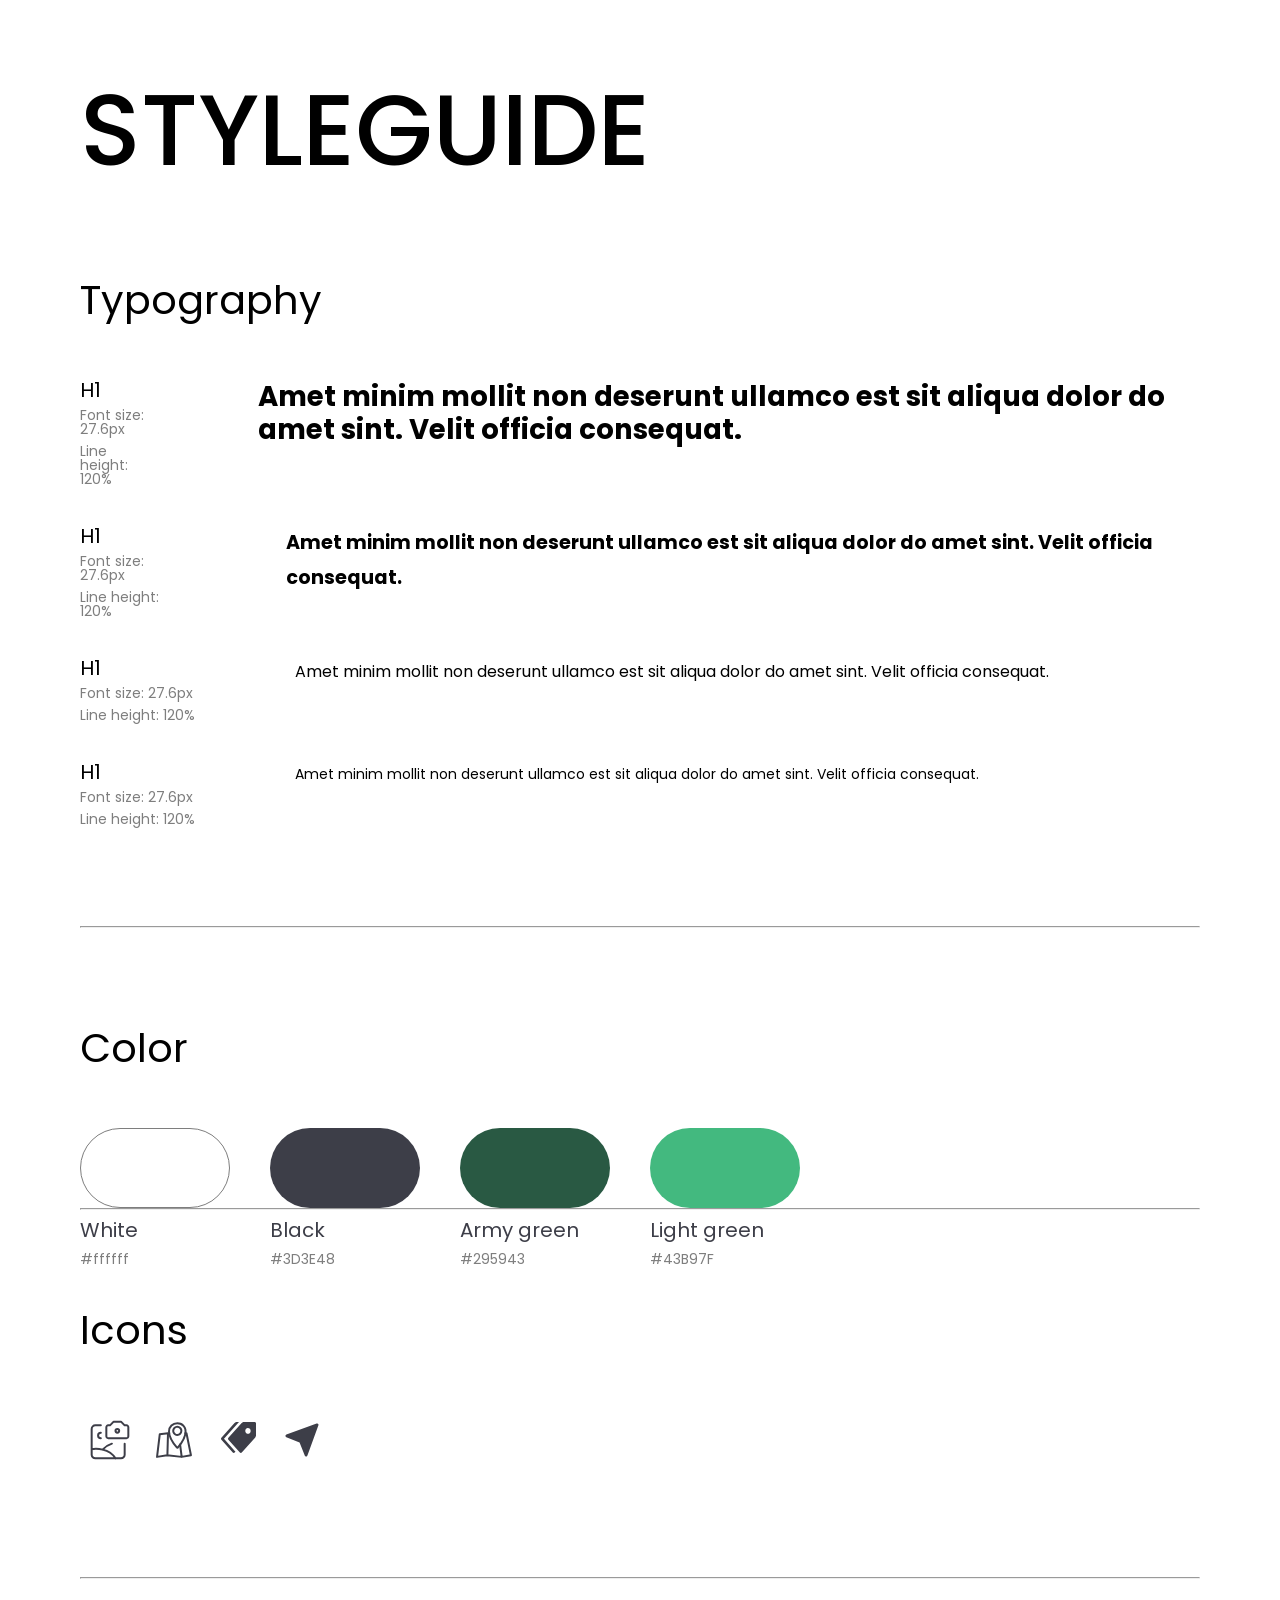
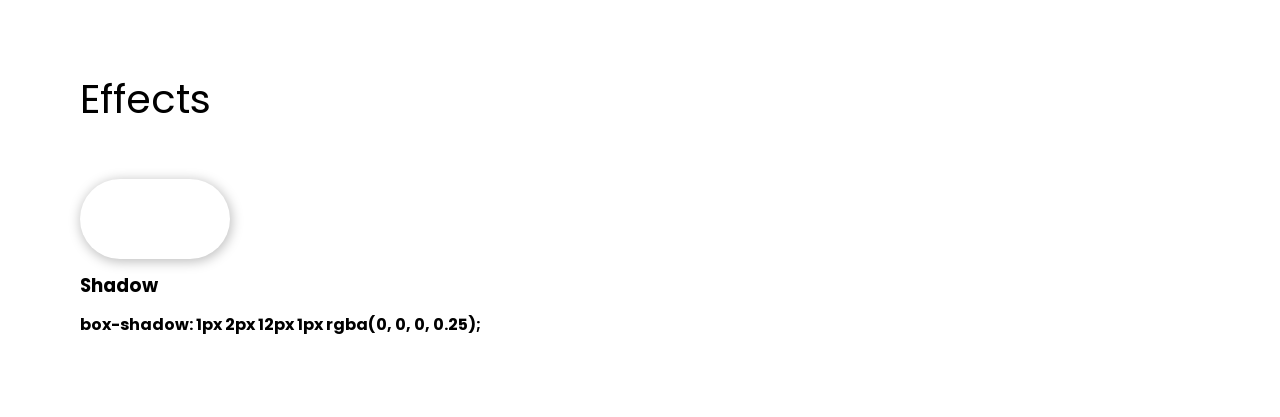
==== assignment 19 sass/index.html @ 446dd325 "final" ====
<!DOCTYPE html>
<html lang="en">

<head>
    <meta charset="UTF-8">
    <meta http-equiv="X-UA-Compatible" content="IE=edge">
    <meta name="viewport" content="width=device-width, initial-scale=1.0">
    <link rel="stylesheet" href="scss/main.css">
    <link rel="stylesheet" href="https://fonts.googleapis.com/css?family=Poppins">
    <title>SASS Assignment 3</title>
</head>

<body>
    <div class="wrapper">
        <h1 class="title">STYLEGUIDE</h1>

        <!-- typography section -->
        <div class="typography">
            <h2 class="typography__title">Typography</h2>
            <div class="typography__lists">
                <div class="typography__lists__item">
                    <div class="typography__lists__item__name-section">
                        <h3 class="typography__lists__item__name-section__name">H1</h3>
                        <h4 class="typography__lists__item__name-section__size">Font size: 27.6px</h4>
                        <h4 class="typography__lists__item__name-section__line-height">Line height: 120%</h4>
                    </div>
                    <div class="typography__lists__item__para typography__lists__item__para--h1">
                        Amet minim mollit non deserunt ullamco est sit aliqua dolor do amet sint. Velit officia
                        consequat.
                    </div>
                </div>
                <div class="typography__lists__item">
                    <div class="typography__lists__item__name-section">
                        <h3 class="typography__lists__item__name-section__name">H1</h3>
                        <h4 class="typography__lists__item__name-section__size">Font size: 27.6px</h4>
                        <h4 class="typography__lists__item__name-section__line-height">Line height: 120%</h4>
                    </div>
                    <div class="typography__lists__item__para--h2">
                        Amet minim mollit non deserunt ullamco est sit aliqua dolor do amet sint. Velit officia
                        consequat.
                    </div>
                </div>
                <div class="typography__lists__item">
                    <div class="typography__lists__item__name-section">
                        <h3 class="typography__lists__item__name-section__name">H1</h3>
                        <h4 class="typography__lists__item__name-section__size">Font size: 27.6px</h4>
                        <h4 class="typography__lists__item__name-section__line-height">Line height: 120%</h4>
                    </div>
                    <div class="typography__lists__item__para--body-1">
                        Amet minim mollit non deserunt ullamco est sit aliqua dolor do amet sint. Velit officia
                        consequat.
                    </div>
                </div>
                <div class="typography__lists__item">
                    <div class="typography__lists__item__name-section">
                        <h3 class="typography__lists__item__name-section__name">H1</h3>
                        <h4 class="typography__lists__item__name-section__size">Font size: 27.6px</h4>
                        <h4 class="typography__lists__item__name-section__line-height">Line height: 120%</h4>
                    </div>
                    <div class="typography__lists__item__para--body-2">
                        Amet minim mollit non deserunt ullamco est sit aliqua dolor do amet sint. Velit officia
                        consequat.
                    </div>
                </div>
            </div>
        </div>

        <hr>

        <!-- color section -->
        <div class="color">
            <h2 class="color__title">Color</h2>
            <div class="color__lists">
                <div class="color-card">
                    <div class="color-card__color color-card__color--white"></div>
                    <h3 class="color-card__color-name">White</h3>
                    <h4 class="color-card__color-value">#ffffff</h4>
                </div>
                <div class="color-card">
                    <div class="color-card__color color-card__color--black"></div>
                    <h3 class="color-card__color-name">Black</h3>
                    <h4 class="color-card__color-value">#3D3E48</h4>
                </div>
                <div class="color-card">
                    <div class="color-card__color color-card__color--army-green"></div>
                    <h3 class="color-card__color-name">Army green</h3>
                    <h4 class="color-card__color-value">#295943</h4>
                </div>
                <div class="color-card">
                    <div class="color-card__color color-card__color--light-green"></div>
                    <h3 class="color-card__color-name">Light green</h3>
                    <h4 class="color-card__color-value">#43B97F</h4>
                </div>
            </div>
        </div>

        <hr>

        <!-- icons section -->
        <div class="icons">
            <h2 class="icons__title">Icons</h2>
            <div class="icons-container">
                <div class="icon">
                    <img src="images/photography-icon.svg" alt="photography-icon">
                </div>
                <div class="icon">
                    <img src="images/transit-icon.svg" alt="transit-icon">
                </div>
                <div class="icon">
                    <img src="images/tag-icon.svg" alt="tag-icon">
                </div>
                <div class="icon">
                    <img src="images/location-icon.svg" alt="location-icon">
                </div>
            </div>
        </div>

        <hr>

        <!-- effects section -->
        <div class="effects">
            <h3 class="effects__title">Effects</h3>
            <div class="effects__list">
                <div class="color-card">
                    <div class="color--shadow"></div>
                    <h3 class="color-card__name">Shadow</h3>
                    <h4 class="color-card__value">box-shadow: 1px 2px 12px 1px rgba(0, 0, 0, 0.25);</h4>
                </div>
            </div>
        </div>
    </div>
</body>

</html>
---- assignment 19 sass/scss/main.css ----
.color, .color-card__color, .color--shadow {
  height: 80px;
  width: 150px;
  border: none;
  border-radius: 50px;
}

.color--shadow {
  box-shadow: 1px 2px 12px 1px rgba(0, 0, 0, 0.25);
}

.color-card {
  display: flex;
  flex-direction: column;
  gap: 12px;
}
.color-card__color--white {
  background-color: #ffffff;
  border: 1px solid #7E7E7E;
}
.color-card__color--black {
  background-color: #3D3E48;
}
.color-card__color--army-green {
  background-color: #295943;
}
.color-card__color--light-green {
  background-color: #43B97F;
}
.color-card__color-name {
  font-size: 20px;
  font-weight: 400;
  line-height: 100%;
  color: #3D3E48;
}
.color-card__color-value {
  font-size: 14px;
  font-weight: 400;
  line-height: 100%;
  color: #7E7E7E;
}

* {
  padding: 0;
  margin: 0;
  box-sizing: border-box;
}

html {
  font-family: "Poppins";
}

.wrapper {
  padding: 80px;
  display: flex;
  flex-direction: column;
  gap: 100px;
}
.wrapper .title {
  font-size: 100px;
  font-weight: 500;
  line-height: 100%;
}
.wrapper .typography {
  display: flex;
  gap: 60px;
  flex-direction: column;
}
.wrapper .typography__title {
  font-size: 40px;
  font-weight: 400;
  line-height: 100%;
}
.wrapper .typography__lists {
  display: flex;
  gap: 40px;
  flex-direction: column;
}
.wrapper .typography__lists__item {
  display: flex;
  gap: 100px;
}
.wrapper .typography__lists__item__name-section {
  display: flex;
  flex-direction: column;
  gap: 8px;
}
.wrapper .typography__lists__item__name-section__name {
  font-size: 20px;
  font-weight: 400;
  line-height: 100%;
}
.wrapper .typography__lists__item__name-section__size {
  font-size: 14px;
  font-weight: 400;
  line-height: 100%;
  color: #7E7E7E;
}
.wrapper .typography__lists__item__name-section__line-height {
  font-size: 14px;
  font-weight: 400;
  line-height: 100%;
  color: #7E7E7E;
}
.wrapper .typography__lists__item__para--h1 {
  font-size: 27.6px;
  font-weight: 700;
  line-height: 120%;
}
.wrapper .typography__lists__item__para--h2 {
  font-size: 19.2px;
  font-weight: 700;
  line-height: 180%;
}
.wrapper .typography__lists__item__para--body-1 {
  font-size: 16px;
  font-weight: 400;
  line-height: 180%;
}
.wrapper .typography__lists__item__para--body-2 {
  font-size: 14px;
  font-weight: 400;
  line-height: 180%;
}
.wrapper .color, .wrapper .color--shadow, .wrapper .color-card__color {
  display: flex;
  flex-direction: column;
  gap: 60px;
}
.wrapper .color__title {
  font-size: 40px;
  font-weight: 400;
  line-height: 100%;
}
.wrapper .color__lists {
  display: flex;
  flex-direction: row;
  gap: 40px;
}
.wrapper .icons {
  display: flex;
  flex-direction: column;
  gap: 60px;
}
.wrapper .icons__title {
  font-size: 40px;
  font-weight: 400;
  line-height: 100%;
}
.wrapper .icons .icons-container {
  padding: 8px;
  display: flex;
  flex-direction: row;
  gap: 20px;
}
.wrapper .effects {
  display: flex;
  flex-direction: column;
  gap: 60px;
}
.wrapper .effects__title {
  font-size: 40px;
  font-weight: 400;
  line-height: 100%;
}
.wrapper .effects__lists {
  display: flex;
  flex-direction: row;
  gap: 40px;
}/*# sourceMappingURL=main.css.map */
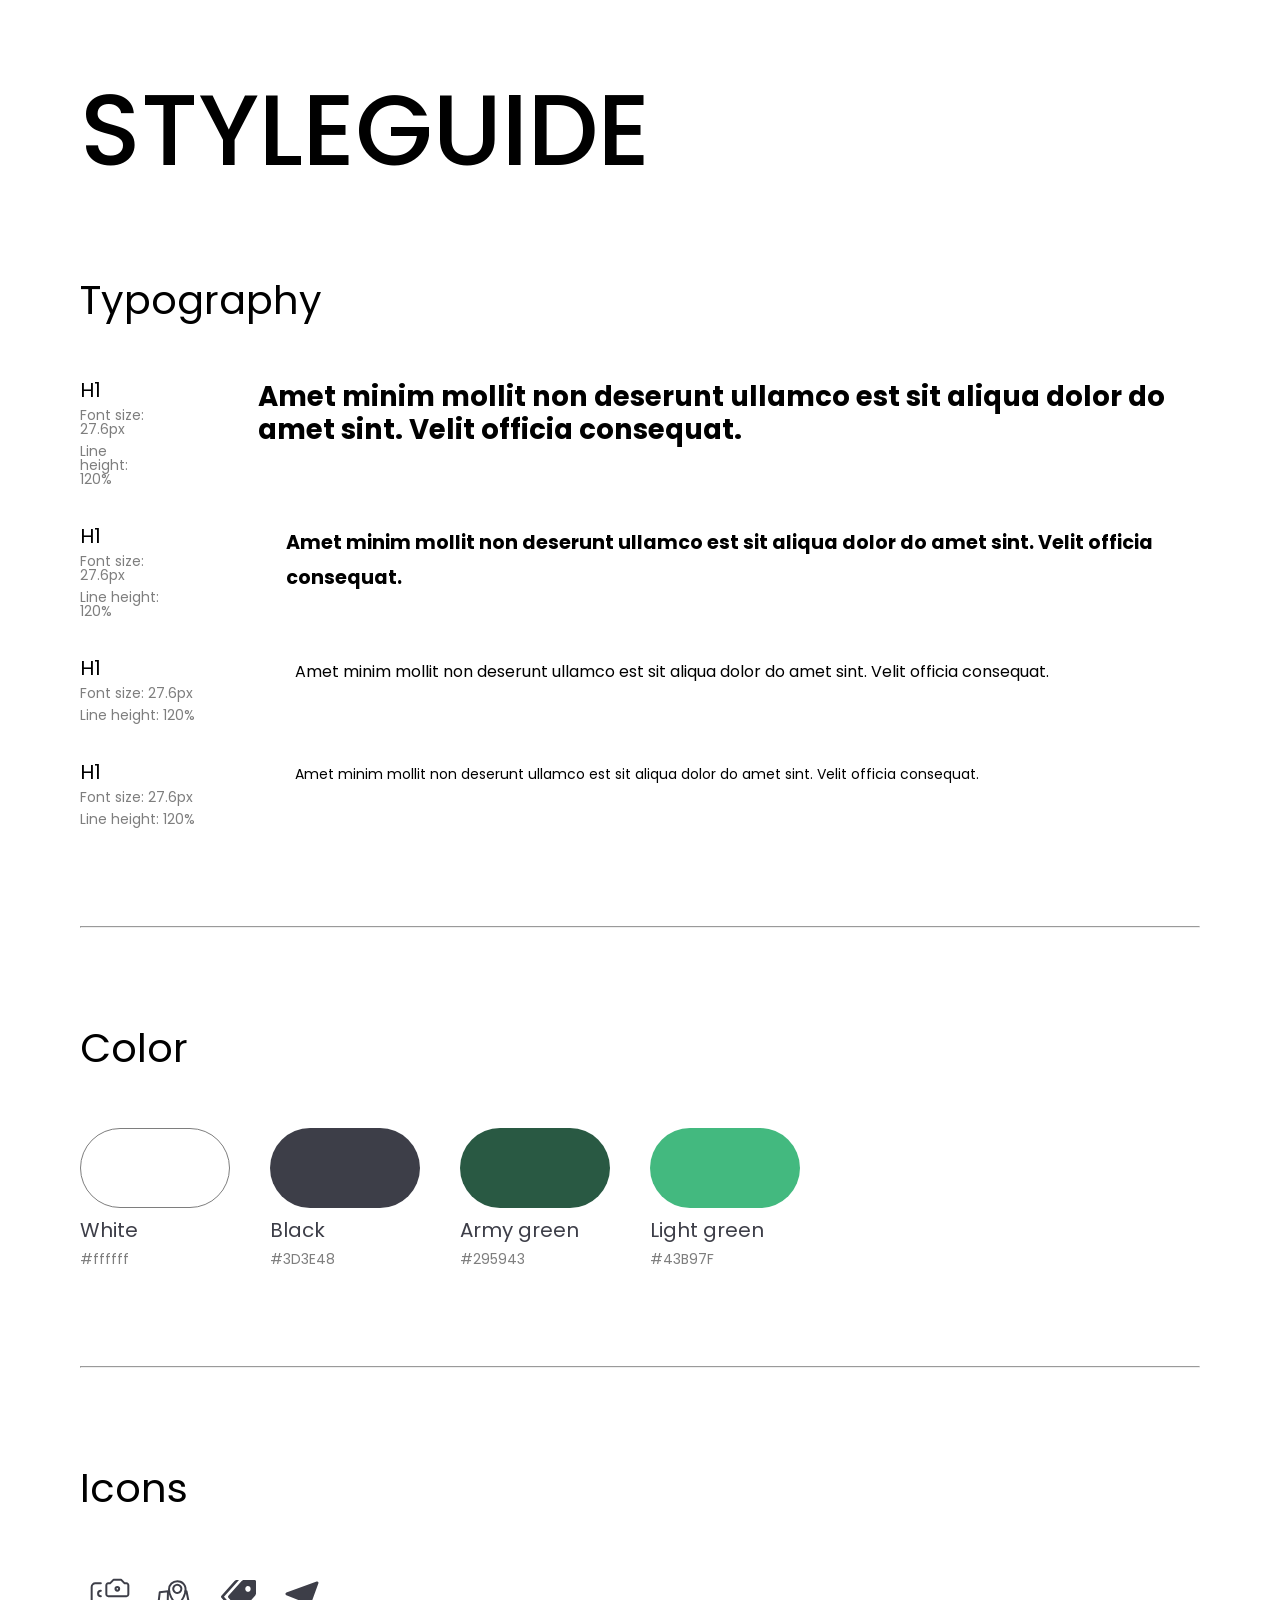
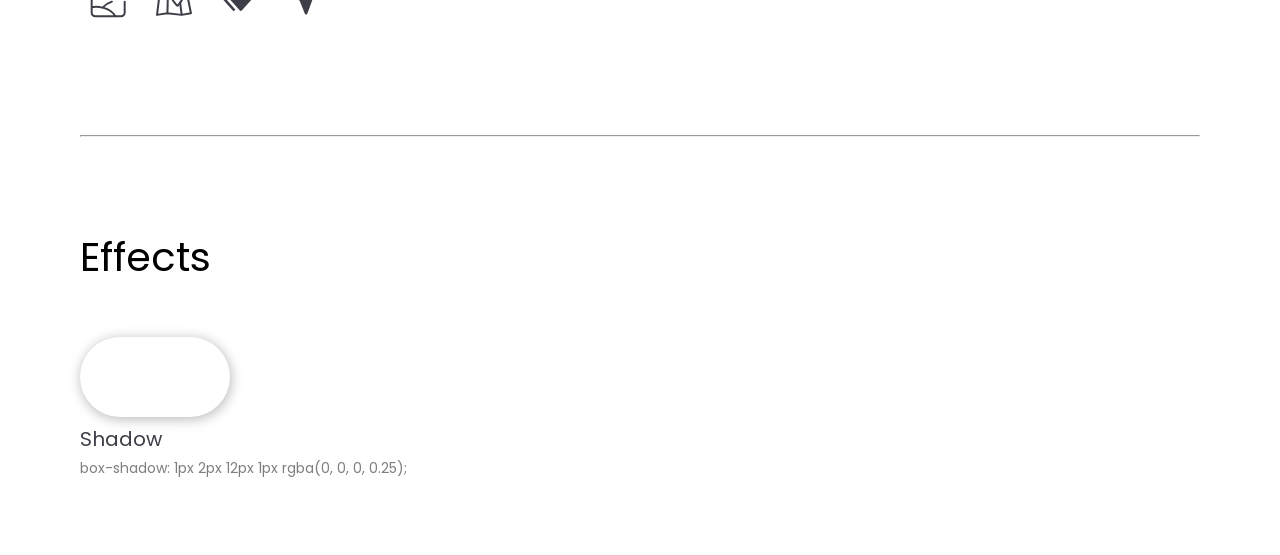
==== commit 201076c4: "fixes in typography page design" ====
--- a/assignment 19 sass/index.html
+++ b/assignment 19 sass/index.html
@@ -12,7 +12,7 @@
 
 <body>
     <div class="wrapper">
-        <h1 class="title">STYLEGUIDE</h1>
+        <h1 class="header">STYLEGUIDE</h1>
 
         <!-- typography section -->
         <div class="typography">
@@ -64,13 +64,12 @@
                 </div>
             </div>
         </div>
-
         <hr>
 
         <!-- color section -->
-        <div class="color">
-            <h2 class="color__title">Color</h2>
-            <div class="color__lists">
+        <div class="colors">
+            <h2 class="colors__title">Color</h2>
+            <div class="colors__lists">
                 <div class="color-card">
                     <div class="color-card__color color-card__color--white"></div>
                     <h3 class="color-card__color-name">White</h3>
@@ -93,9 +92,7 @@
                 </div>
             </div>
         </div>
-
         <hr>
-
         <!-- icons section -->
         <div class="icons">
             <h2 class="icons__title">Icons</h2>
@@ -114,7 +111,7 @@
                 </div>
             </div>
         </div>
-
+        <!-- icons end -->
         <hr>
 
         <!-- effects section -->
@@ -122,12 +119,13 @@
             <h3 class="effects__title">Effects</h3>
             <div class="effects__list">
                 <div class="color-card">
-                    <div class="color--shadow"></div>
-                    <h3 class="color-card__name">Shadow</h3>
-                    <h4 class="color-card__value">box-shadow: 1px 2px 12px 1px rgba(0, 0, 0, 0.25);</h4>
+                    <div class="color color--shadow"></div>
+                    <h3 class="color-card__color-name">Shadow</h3>
+                    <h4 class="color-card__color-value">box-shadow: 1px 2px 12px 1px rgba(0, 0, 0, 0.25);</h4>
                 </div>
             </div>
         </div>
+        <!-- effects end -->
     </div>
 </body>
 
--- a/assignment 19 sass/scss/main.css
+++ b/assignment 19 sass/scss/main.css
@@ -1,4 +1,4 @@
-.color, .color-card__color, .color--shadow {
+.color, .color-card__color {
   height: 80px;
   width: 150px;
   border: none;
@@ -16,28 +16,28 @@
 }
 .color-card__color--white {
   background-color: #ffffff;
-  border: 1px solid #7E7E7E;
+  border: 1px solid #7e7e7e;
 }
 .color-card__color--black {
-  background-color: #3D3E48;
+  background-color: #3d3e48;
 }
 .color-card__color--army-green {
   background-color: #295943;
 }
 .color-card__color--light-green {
-  background-color: #43B97F;
+  background-color: #43b97f;
 }
 .color-card__color-name {
   font-size: 20px;
   font-weight: 400;
   line-height: 100%;
-  color: #3D3E48;
+  color: #3d3e48;
 }
 .color-card__color-value {
   font-size: 14px;
   font-weight: 400;
   line-height: 100%;
-  color: #7E7E7E;
+  color: #7e7e7e;
 }
 
 * {
@@ -56,7 +56,7 @@
   flex-direction: column;
   gap: 100px;
 }
-.wrapper .title {
+.wrapper .header {
   font-size: 100px;
   font-weight: 500;
   line-height: 100%;
@@ -94,13 +94,13 @@
   font-size: 14px;
   font-weight: 400;
   line-height: 100%;
-  color: #7E7E7E;
+  color: #7e7e7e;
 }
 .wrapper .typography__lists__item__name-section__line-height {
   font-size: 14px;
   font-weight: 400;
   line-height: 100%;
-  color: #7E7E7E;
+  color: #7e7e7e;
 }
 .wrapper .typography__lists__item__para--h1 {
   font-size: 27.6px;
@@ -122,17 +122,17 @@
   font-weight: 400;
   line-height: 180%;
 }
-.wrapper .color, .wrapper .color--shadow, .wrapper .color-card__color {
+.wrapper .colors {
   display: flex;
   flex-direction: column;
   gap: 60px;
 }
-.wrapper .color__title {
+.wrapper .colors__title {
   font-size: 40px;
   font-weight: 400;
   line-height: 100%;
 }
-.wrapper .color__lists {
+.wrapper .colors__lists {
   display: flex;
   flex-direction: row;
   gap: 40px;
